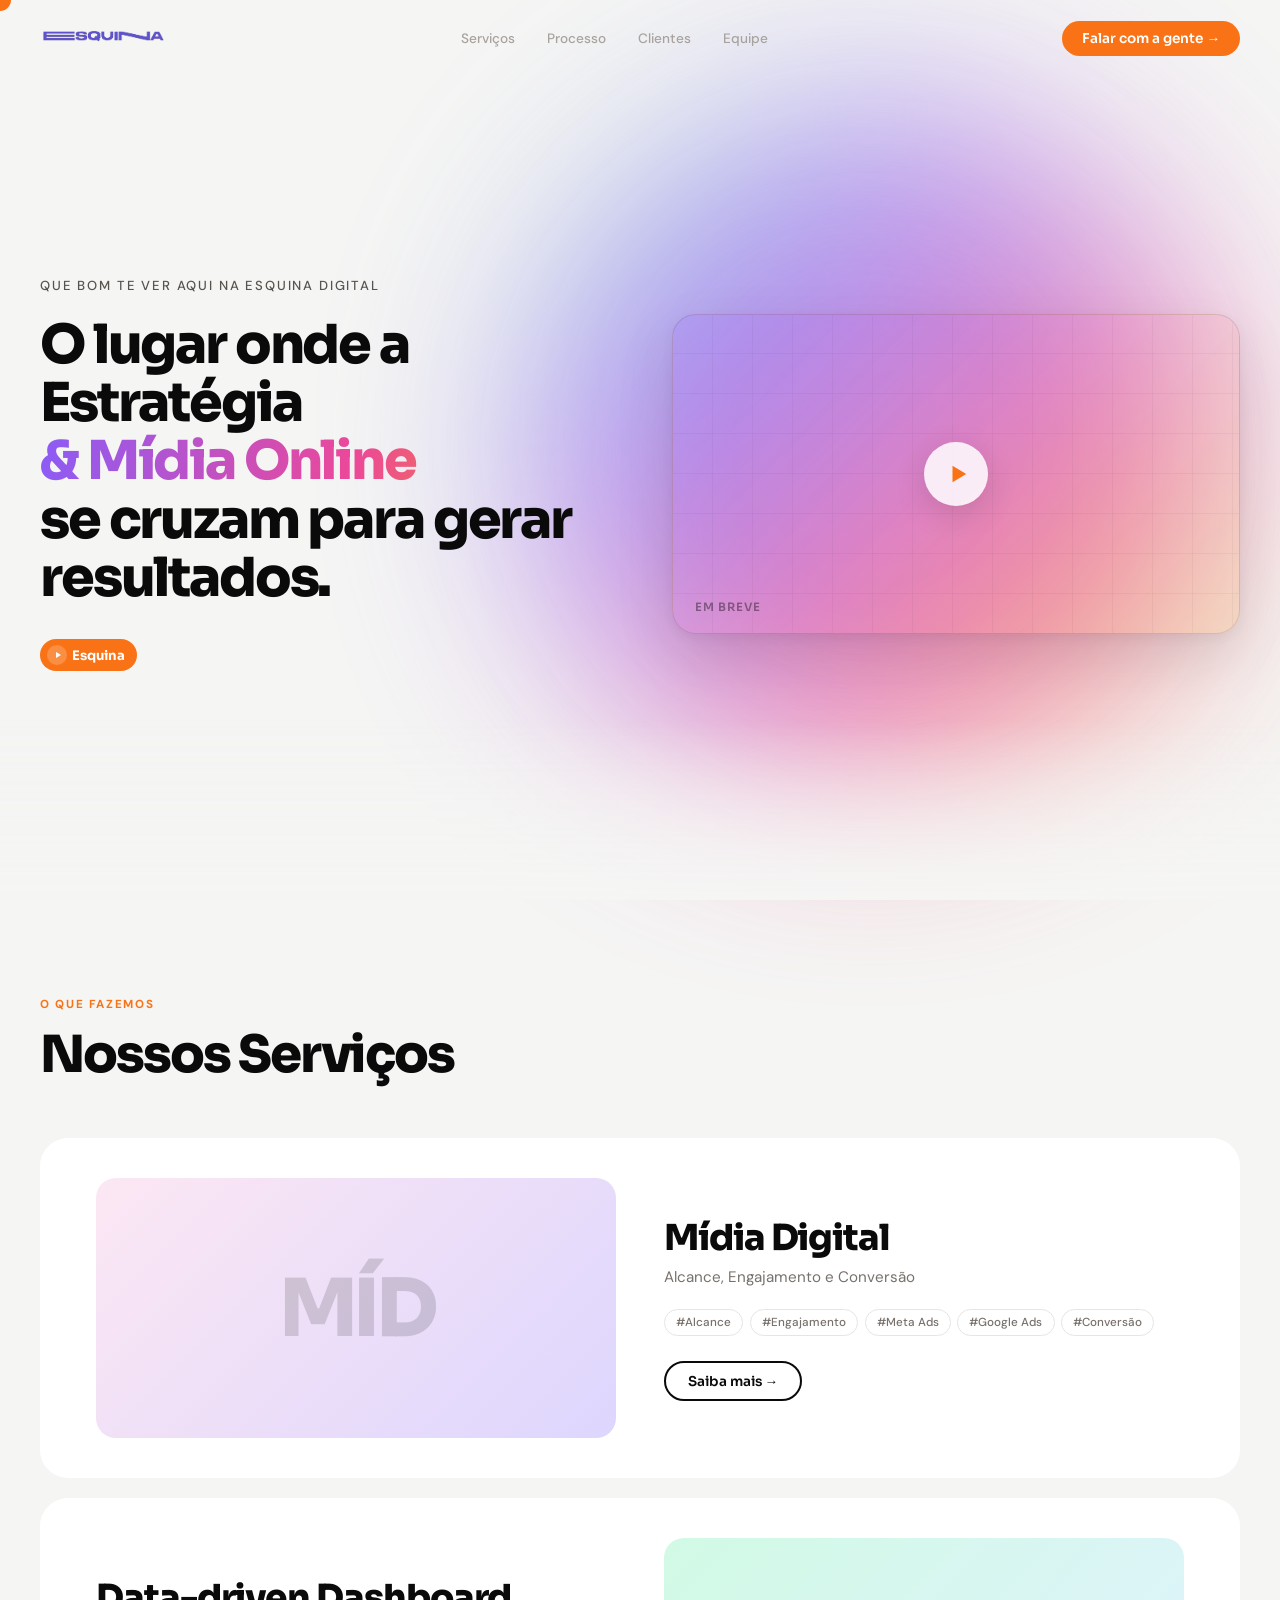
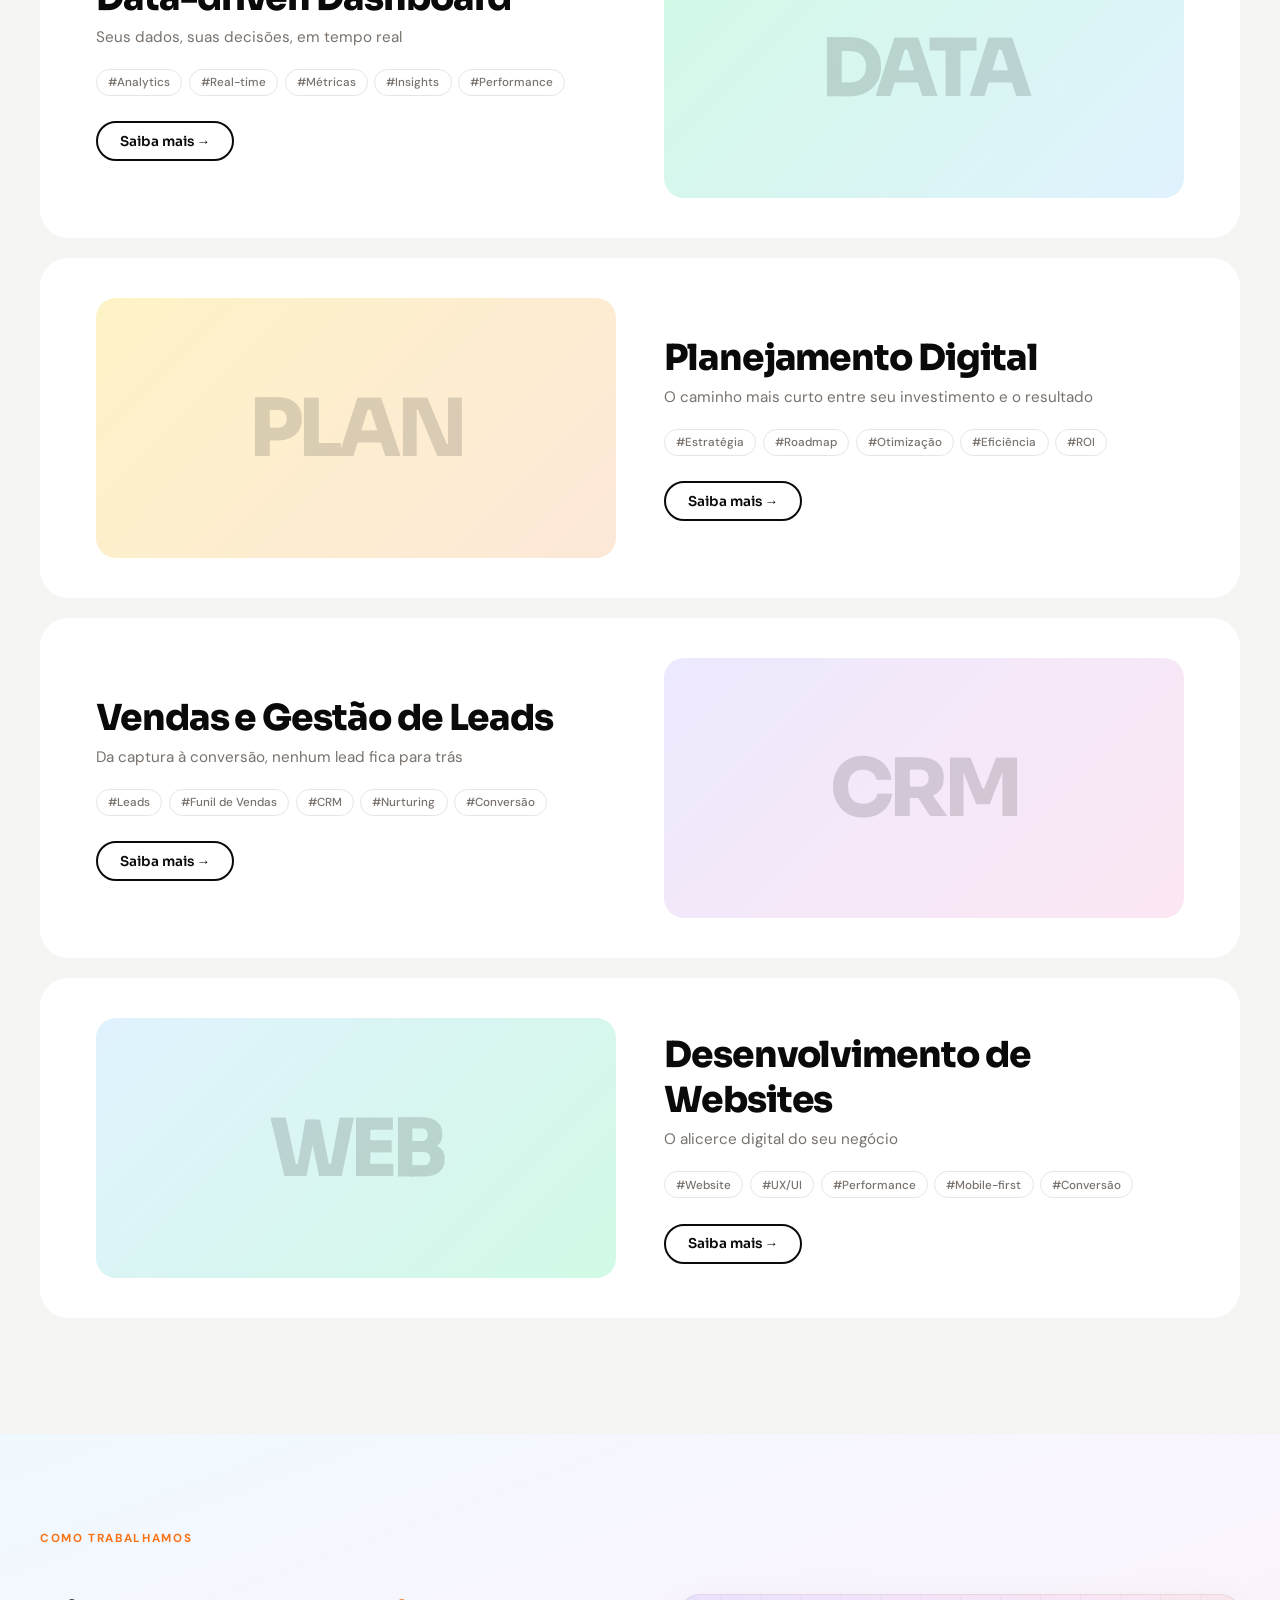
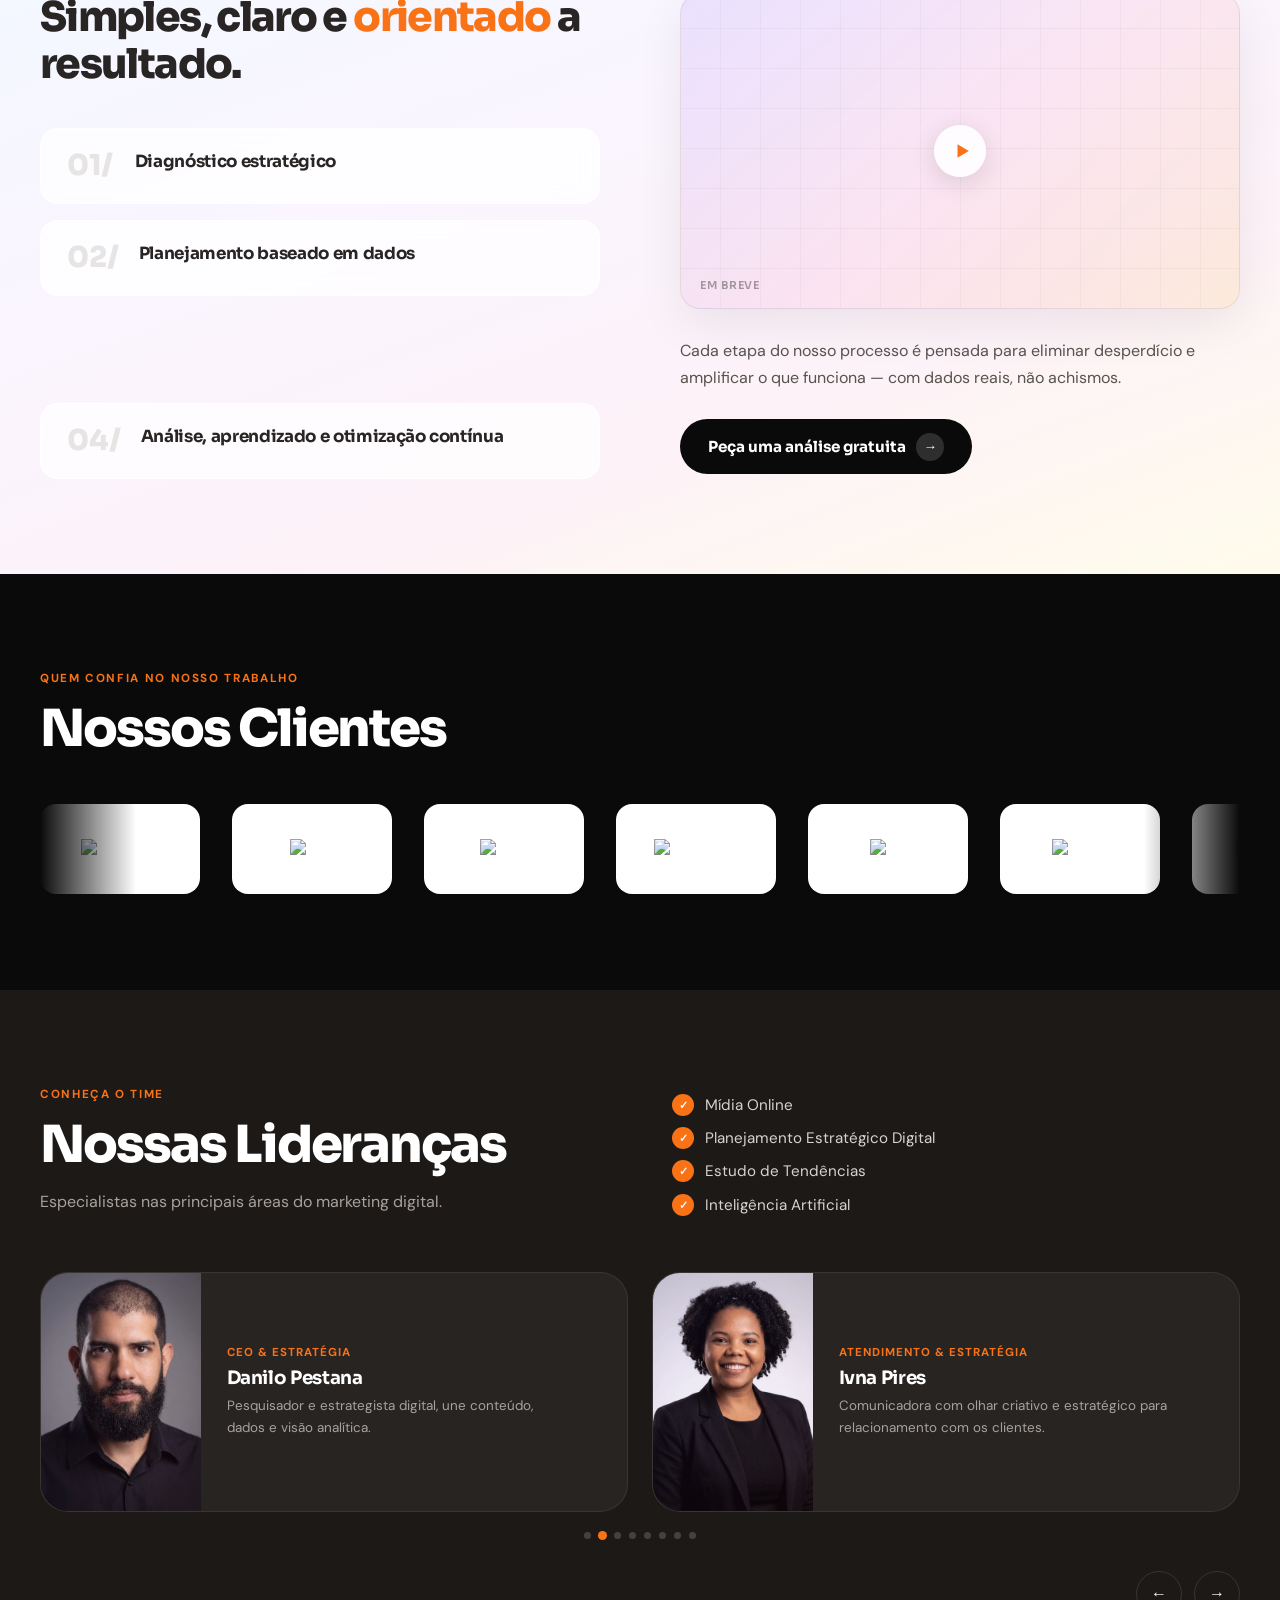
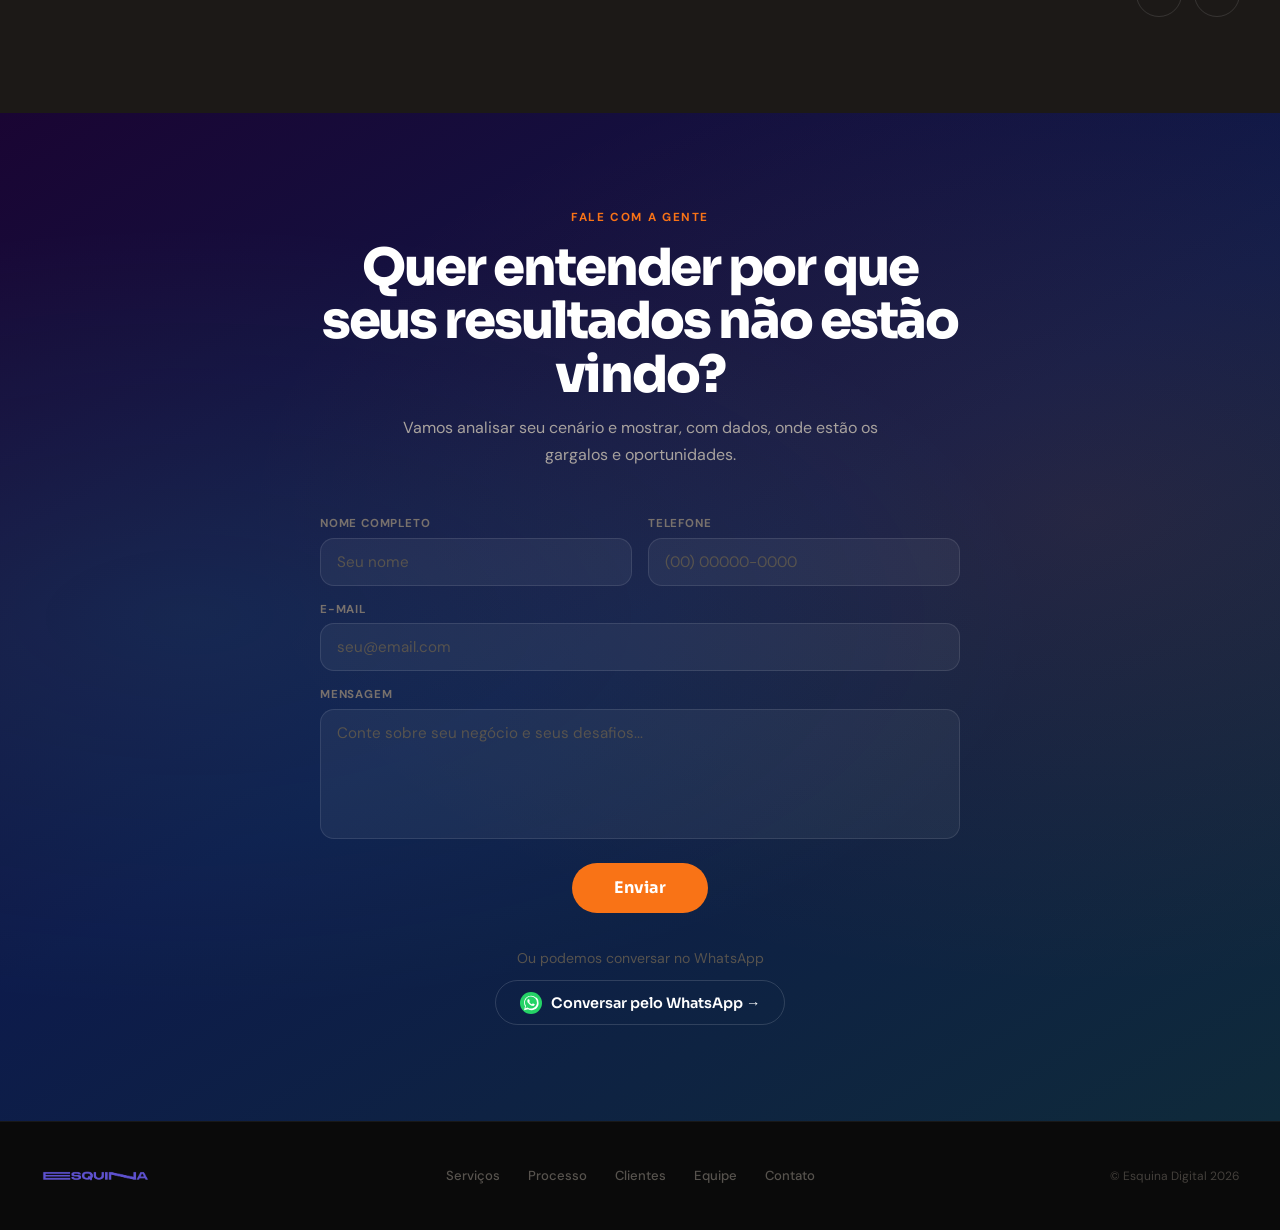
==== ANTIGRVAITY/index.html @ f650b51d "Add files via upload" ====
<!DOCTYPE html>
<html lang="pt-BR">
<head>
<meta charset="UTF-8">
<meta name="viewport" content="width=device-width, initial-scale=1.0">
<title>Esquina Digital — Estratégia & Mídia Online</title>
<link rel="preconnect" href="https://fonts.googleapis.com">
<link rel="preconnect" href="https://fonts.gstatic.com" crossorigin>
<link href="https://fonts.googleapis.com/css2?family=Sora:wght@300;400;600;700;800&family=DM+Sans:ital,opsz,wght@0,9..40,300;0,9..40,400;0,9..40,500;1,9..40,300&display=swap" rel="stylesheet">
<link rel="stylesheet" href="style.css">
</head>
<body>

<div class="cursor" id="cursor"></div>

<header id="header">
  <div class="logo"><a href="#"><img src="[data-uri]" alt="Esquina Digital" class="logo-img"></a></div>
  <nav>
    <a href="#services">Serviços</a>
    <a href="#process">Processo</a>
    <a href="#clients">Clientes</a>
    <a href="#team">Equipe</a>
  </nav>
  <a href="#contact" class="btn-hire">Falar com a gente →</a>
</header>

<!-- 1. HERO -->
<main>
    <section class="hero" id="home">
  <div class="gradient-blob"></div>
  <div class="hero-inner">

    <!-- Coluna esquerda: texto -->
    <div class="hero-text">
      <p class="hero-eyebrow">Que bom te ver aqui na Esquina Digital</p>
      <h1 class="hero-headline">
        <span class="hl-static">O lugar onde a Estratégia</span>
        <span class="hl-swap" id="swapLine">
          <span class="s-cur" id="sCur">&amp; Mídia Online</span>
          <span class="s-nxt" id="sNxt"></span>
        </span>
        <span class="hl-static">se cruzam para gerar resultados.</span>
      </h1>
      <a href="#" class="btn-play">
        <span class="play-icon"><svg viewBox="0 0 16 16"><polygon points="4,2 14,8 4,14"/></svg></span>
        Esquina
      </a>
    </div>

    <!-- Coluna direita: placeholder vídeo -->
    <div class="hero-video-box">
      <div class="hero-video-play" aria-label="Reproduzir vídeo da Hero">
        <svg viewBox="0 0 16 16"><polygon points="4,2 14,8 4,14"/></svg>
      </div>
      <span class="hero-video-label">Em breve</span>
    </div>

  </div>
</section>

<!-- 2. SERVIÇOS -->
<section class="section" id="services">
  <div class="services-header">
    <span class="section-label">O que fazemos</span>
    <h2 class="section-title">Nossos Serviços</h2>
  </div>
  <div class="service-card">
    <div class="service-content">
      <h3 class="service-title-card">Mídia Digital</h3>
      <p class="service-subtitle">Alcance, Engajamento e Conversão</p>
      <div class="service-tags"><span class="tag">#Alcance</span><span class="tag">#Engajamento</span><span class="tag">#Meta Ads</span><span class="tag">#Google Ads</span><span class="tag">#Conversão</span></div>
      <a href="#contact" class="btn-outline">Saiba mais →</a>
    </div>
    <div class="service-visual v1"><span class="service-visual-icon">MÍD</span></div>
  </div>
  <div class="service-card">
    <div class="service-content">
      <h3 class="service-title-card">Data-driven Dashboard</h3>
      <p class="service-subtitle">Seus dados, suas decisões, em tempo real</p>
      <div class="service-tags"><span class="tag">#Analytics</span><span class="tag">#Real-time</span><span class="tag">#Métricas</span><span class="tag">#Insights</span><span class="tag">#Performance</span></div>
      <a href="#contact" class="btn-outline">Saiba mais →</a>
    </div>
    <div class="service-visual v2"><span class="service-visual-icon">DATA</span></div>
  </div>
  <div class="service-card">
    <div class="service-content">
      <h3 class="service-title-card">Planejamento Digital</h3>
      <p class="service-subtitle">O caminho mais curto entre seu investimento e o resultado</p>
      <div class="service-tags"><span class="tag">#Estratégia</span><span class="tag">#Roadmap</span><span class="tag">#Otimização</span><span class="tag">#Eficiência</span><span class="tag">#ROI</span></div>
      <a href="#contact" class="btn-outline">Saiba mais →</a>
    </div>
    <div class="service-visual v3"><span class="service-visual-icon">PLAN</span></div>
  </div>
  <div class="service-card">
    <div class="service-content">
      <h3 class="service-title-card">Vendas e Gestão de Leads</h3>
      <p class="service-subtitle">Da captura à conversão, nenhum lead fica para trás</p>
      <div class="service-tags"><span class="tag">#Leads</span><span class="tag">#Funil de Vendas</span><span class="tag">#CRM</span><span class="tag">#Nurturing</span><span class="tag">#Conversão</span></div>
      <a href="#contact" class="btn-outline">Saiba mais →</a>
    </div>
    <div class="service-visual v4"><span class="service-visual-icon">CRM</span></div>
  </div>
  <div class="service-card">
    <div class="service-content">
      <h3 class="service-title-card">Desenvolvimento de Websites</h3>
      <p class="service-subtitle">O alicerce digital do seu negócio</p>
      <div class="service-tags"><span class="tag">#Website</span><span class="tag">#UX/UI</span><span class="tag">#Performance</span><span class="tag">#Mobile-first</span><span class="tag">#Conversão</span></div>
      <a href="#contact" class="btn-outline">Saiba mais →</a>
    </div>
    <div class="service-visual v5"><span class="service-visual-icon">WEB</span></div>
  </div>
</section>

<!-- 3. PROCESSO -->
<section class="section" id="process">
  <span class="section-label">Como trabalhamos</span>
  <div class="process-layout">
    <div>
      <h2 class="process-tagline">Simples, claro e <em>orientado</em> a resultado.</h2>
      <div class="process-steps">
        <div class="process-step"><span class="step-num">01/</span><div class="step-text"><h3>Diagnóstico estratégico</h3></div></div>
        <div class="process-step"><span class="step-num">02/</span><div class="step-text"><h3>Planejamento baseado em dados</h3></div></div>
        <div class="process-step"><span class="step-num">03/</span><div class="step-text"><h3>Execução focada em performance</h3></div></div>
        <div class="process-step"><span class="step-num">04/</span><div class="step-text"><h3>Análise, aprendizado e otimização contínua</h3></div></div>
      </div>
    </div>
    <div class="process-cta-side">
      <!-- Placeholder vídeo -->
      <div class="process-video-box">
        <div class="process-video-play" aria-label="Reproduzir vídeo de processo">
          <svg viewBox="0 0 16 16"><polygon points="4,2 14,8 4,14"/></svg>
        </div>
        <span class="process-video-label">Em breve</span>
      </div>
      <!-- Texto + CTA -->
      <p class="process-cta-text">Cada etapa do nosso processo é pensada para eliminar desperdício e amplificar o que funciona — com dados reais, não achismos.</p>
      <a href="#contact" class="btn-cta">Peça uma análise gratuita <span class="arrow-circle">→</span></a>
    </div>
  </div>
</section>

<!-- 4. CLIENTES -->
<section class="section" id="clients">
  <span class="section-label">Quem confia no nosso trabalho</span>
  <h2 class="section-title reveal">Nossos Clientes</h2>
  <div class="carousel-track-wrap">
    <div class="carousel-track">
      <div class="client-logo"><img src="https://esquina.online/wp-content/uploads/2026/01/prezunic.jpg" alt="Prezunic"></div>
      <div class="client-logo"><img src="https://esquina.online/wp-content/uploads/2026/01/spd.jpg" alt="SPD"></div>
      <div class="client-logo"><img src="https://esquina.online/wp-content/uploads/2026/01/villa.jpg" alt="Villa"></div>
      <div class="client-logo"><img src="https://esquina.online/wp-content/uploads/2026/01/vumbora.jpg" alt="Vumbora"></div>
      <div class="client-logo"><img src="https://esquina.online/wp-content/uploads/2026/01/99.jpg" alt="99"></div>
      <div class="client-logo"><img src="https://esquina.online/wp-content/uploads/2026/01/bahia.jpg" alt="Bahia"></div>
      <div class="client-logo"><img src="https://esquina.online/wp-content/uploads/2026/01/bambai.jpg" alt="Bambai"></div>
      <div class="client-logo"><img src="https://esquina.online/wp-content/uploads/2026/01/barbosa.jpg" alt="Barbosa"></div>
      <div class="client-logo"><img src="https://esquina.online/wp-content/uploads/2026/01/bequant.jpg" alt="Bequant"></div>
      <div class="client-logo"><img src="https://esquina.online/wp-content/uploads/2026/01/braskem.jpg" alt="Braskem"></div>
      <div class="client-logo"><img src="https://esquina.online/wp-content/uploads/2026/01/fied.jpg" alt="Fied"></div>
      <div class="client-logo"><img src="https://esquina.online/wp-content/uploads/2026/01/ifood.jpg" alt="iFood"></div>
      <div class="client-logo"><img src="https://esquina.online/wp-content/uploads/2026/01/olx.jpg" alt="OLX"></div>
      <!-- duplicate set for seamless loop -->
      <div class="client-logo"><img src="https://esquina.online/wp-content/uploads/2026/01/prezunic.jpg" alt="Prezunic"></div>
      <div class="client-logo"><img src="https://esquina.online/wp-content/uploads/2026/01/spd.jpg" alt="SPD"></div>
      <div class="client-logo"><img src="https://esquina.online/wp-content/uploads/2026/01/villa.jpg" alt="Villa"></div>
      <div class="client-logo"><img src="https://esquina.online/wp-content/uploads/2026/01/vumbora.jpg" alt="Vumbora"></div>
      <div class="client-logo"><img src="https://esquina.online/wp-content/uploads/2026/01/99.jpg" alt="99"></div>
      <div class="client-logo"><img src="https://esquina.online/wp-content/uploads/2026/01/bahia.jpg" alt="Bahia"></div>
      <div class="client-logo"><img src="https://esquina.online/wp-content/uploads/2026/01/bambai.jpg" alt="Bambai"></div>
      <div class="client-logo"><img src="https://esquina.online/wp-content/uploads/2026/01/barbosa.jpg" alt="Barbosa"></div>
      <div class="client-logo"><img src="https://esquina.online/wp-content/uploads/2026/01/bequant.jpg" alt="Bequant"></div>
      <div class="client-logo"><img src="https://esquina.online/wp-content/uploads/2026/01/braskem.jpg" alt="Braskem"></div>
      <div class="client-logo"><img src="https://esquina.online/wp-content/uploads/2026/01/fied.jpg" alt="Fied"></div>
      <div class="client-logo"><img src="https://esquina.online/wp-content/uploads/2026/01/ifood.jpg" alt="iFood"></div>
      <div class="client-logo"><img src="https://esquina.online/wp-content/uploads/2026/01/olx.jpg" alt="OLX"></div>
    </div>
  </div>
</section>

<!-- 5. LIDERANÇAS -->
<section class="section" id="team">
  <div class="team-header">
    <div>
      <span class="section-label">Conheça o time</span>
      <h2 class="section-title">Nossas Lideranças</h2>
      <p class="section-sub">Especialistas nas principais áreas do marketing digital.</p>
    </div>
    <ul class="team-checklist">
      <li><span class="check-icon">✓</span>Mídia Online</li>
      <li><span class="check-icon">✓</span>Planejamento Estratégico Digital</li>
      <li><span class="check-icon">✓</span>Estudo de Tendências</li>
      <li><span class="check-icon">✓</span>Inteligência Artificial</li>
    </ul>
  </div>
  <div class="leader-carousel-wrap">
    <div class="leader-track" id="leaderTrack">
      <div class="leader-card">
        <div class="leader-photo"><img src="assets/danilo.webp" alt="Danilo Pestana" loading="lazy"></div>
        <div class="leader-info">
          <span class="leader-role">CEO &amp; Estratégia</span>
          <h3 class="leader-name">Danilo Pestana</h3>
          <p class="leader-bio">Pesquisador e estrategista digital, une conteúdo,<br>dados e visão analítica.</p>
        </div>
      </div>
      <div class="leader-card">
        <div class="leader-photo"><img src="assets/ivna.webp" alt="Ivna Pires" loading="lazy"></div>
        <div class="leader-info">
          <span class="leader-role">Atendimento &amp; Estratégia</span>
          <h3 class="leader-name">Ivna Pires</h3>
          <p class="leader-bio">Comunicadora com olhar criativo e estratégico para relacionamento com os clientes.</p>
        </div>
      </div>
      <div class="leader-card">
        <div class="leader-photo"><img src="assets/bruno.webp" alt="Bruno Dantas" loading="lazy"></div>
        <div class="leader-info">
          <span class="leader-role">Análise &amp; Estratégia</span>
          <h3 class="leader-name">Bruno Dantas</h3>
          <p class="leader-bio">Publicitário com hiperfoco em gestão de tráfego, viciado em resultados.</p>
        </div>
      </div>
      <div class="leader-card">
        <div class="leader-photo"><img src="assets/dennis.webp" alt="Dennis Santos" loading="lazy"></div>
        <div class="leader-info">
          <span class="leader-role">Estatística &amp; Estratégia</span>
          <h3 class="leader-name">Dennis Santos</h3>
          <p class="leader-bio">Estatístico por formação, apaixonado por dados e marketing com propósito.</p>
        </div>
      </div>
      <div class="leader-card">
        <div class="leader-photo"><img src="assets/lucas.webp" alt="Lucas Moitinho" loading="lazy"></div>
        <div class="leader-info">
          <span class="leader-role">Análise &amp; Estratégia</span>
          <h3 class="leader-name">Lucas Moitinho</h3>
          <p class="leader-bio">Estrategista digital, analista de dados e dom de diretor de arte.</p>
        </div>
      </div>
      <div class="leader-card">
        <div class="leader-photo"><img src="assets/kevin.webp" alt="Kevin Lino" loading="lazy"></div>
        <div class="leader-info">
          <span class="leader-role">Produção Criativa &amp; IA</span>
          <h3 class="leader-name">Kevin Lino</h3>
          <p class="leader-bio">Especialista em criação de arte e produção com inteligência artificial, transformando ideias em conteúdo visual.</p>
        </div>
      </div>
      <div class="leader-card">
        <div class="leader-photo"><img src="assets/julia.webp" alt="Julia Spadari" loading="lazy"></div>
        <div class="leader-info">
          <span class="leader-role">Gestão de Projetos &amp; Estratégia</span>
          <h3 class="leader-name">Julia Spadari</h3>
          <p class="leader-bio">Gerenciadora de projetos e estrategista focada em organização, planejamento e otimização de resultados.</p>
        </div>
      </div>
      <div class="leader-card">
        <div class="leader-photo"><img src="assets/leader-photo.png" alt="Cláudio Sparks" loading="lazy"></div>
        <div class="leader-info">
          <span class="leader-role">Agente IA</span>
          <h3 class="leader-name">Cláudio Sparks</h3>
          <p class="leader-bio">Analista incansável, especializado em dados, automação e otimização de estratégias.</p>
        </div>
      </div>
    </div>
  </div>
  <div class="carousel-dots" id="leaderDots"></div>
  <div class="carousel-controls">
    <button class="ctrl-btn" id="leaderPrev">←</button>
    <button class="ctrl-btn" id="leaderNext">→</button>
  </div>
</section>

<!-- 6. CONTATO -->
<section class="section" id="contact">
  <div class="contact-inner">
    <span class="section-label">Fale com a gente</span>
    <h2 class="section-title">Quer entender por que seus resultados não estão vindo?</h2>
    <p class="section-sub">Vamos analisar seu cenário e mostrar, com dados, onde estão os gargalos e oportunidades.</p>
    <form class="contact-form" onsubmit="return false">
      <div class="form-row">
        <div class="form-group"><label for="nome">Nome completo</label><input type="text" id="nome" placeholder="Seu nome"></div>
        <div class="form-group"><label for="tel">Telefone</label><input type="tel" id="tel" placeholder="(00) 00000-0000"></div>
      </div>
      <div class="form-group"><label for="email">E-mail</label><input type="email" id="email" placeholder="seu@email.com"></div>
      <div class="form-group"><label for="msg">Mensagem</label><textarea id="msg" placeholder="Conte sobre seu negócio e seus desafios..."></textarea></div>
      <button type="submit" class="btn-submit">Enviar</button>
    </form>
    <div class="wa-divider">
      <p>Ou podemos conversar no WhatsApp</p>
      <a href="https://api.whatsapp.com/send/?phone=5571997213410&text&type=phone_number&app_absent=0" class="btn-whatsapp" target="_blank" rel="noopener">
        <svg class="wa-icon" viewBox="0 0 32 32" fill="none" xmlns="http://www.w3.org/2000/svg">
          <circle cx="16" cy="16" r="16" fill="#25D366"/>
          <path d="M23.472 8.516A10.46 10.46 0 0 0 16.02 5.5C10.476 5.5 5.963 10.01 5.96 15.557c-.001 1.86.487 3.674 1.413 5.272L5.875 26.5l5.808-1.523a10.52 10.52 0 0 0 5.33 1.437h.005c5.543 0 10.057-4.511 10.059-10.059a10.002 10.002 0 0 0-2.605-7.839zm-7.452 15.47h-.004a8.733 8.733 0 0 1-4.454-1.22l-.32-.19-3.447.904.921-3.362-.208-.344a8.713 8.713 0 0 1-1.337-4.665c.002-4.813 3.921-8.729 8.737-8.729a8.674 8.674 0 0 1 6.18 2.562 8.663 8.663 0 0 1 2.555 6.175c-.002 4.814-3.92 8.869-8.623 8.869zm4.791-6.542c-.263-.131-1.555-.767-1.796-.854-.241-.088-.416-.131-.591.131-.175.263-.678.854-.831 1.03-.153.175-.306.197-.569.066-.263-.132-1.11-.409-2.114-1.304-.781-.696-1.309-1.556-1.462-1.819-.153-.263-.016-.405.115-.536.118-.117.263-.306.394-.459.131-.153.175-.263.263-.438.087-.175.044-.328-.022-.459-.066-.131-.591-1.425-.81-1.95-.213-.512-.43-.443-.591-.451l-.504-.009c-.175 0-.459.066-.7.328-.24.263-.919.898-.919 2.19 0 1.293.941 2.541 1.072 2.716.131.175 1.85 2.825 4.483 3.962.627.271 1.116.433 1.497.554.629.2 1.202.172 1.655.104.505-.075 1.555-.636 1.775-1.25.219-.613.219-1.138.153-1.248-.065-.11-.24-.175-.503-.306z" fill="white"/>
        </svg>
        Conversar pelo WhatsApp →
      </a>
    </div>
  </div>
</section>

<!-- 7. FOOTER -->
</main>
    <footer>
  <img src="[data-uri]" alt="Esquina Digital" class="footer-logo-img">
  <nav class="footer-links">
    <a href="#services">Serviços</a>
    <a href="#process">Processo</a>
    <a href="#clients">Clientes</a>
    <a href="#team">Equipe</a>
    <a href="#contact">Contato</a>
  </nav>
  <p class="footer-copy">© Esquina Digital 2026</p>
</footer>

<script src="main.js" defer></script>
</body>
</html>
---- ANTIGRVAITY/style.css ----
*, *::before, *::after { box-sizing: border-box; margin: 0; padding: 0; }
:root {
  --black:#0a0a0a; --white:#fff; --orange:#F97316; --od:#ea6c0a;
  --g100:#f5f5f4; --g200:#e7e5e4; --g300:#d6d3d1; --g400:#a8a29e;
  --g500:#78716c; --g600:#57534e; --g700:#44403c; --g800:#292524; --g900:#1c1917;
  --violet:#8B5CF6; --pink:#EC4899; --teal:#4ECDC4; --amber:#F59E0B;
  --fd:'Sora',sans-serif; --fb:'DM Sans',sans-serif;
  --rc:28px; --rb:100px;
}
html { scroll-behavior: smooth; }
body { font-family: var(--fb); background: var(--black); color: var(--white); overflow-x: hidden; cursor: none; }

/* CURSOR */
.cursor {
  position: fixed; width: 22px; height: 22px; background: var(--orange);
  border-radius: 50%; pointer-events: none; z-index: 99999;
  transform: translate(-50%,-50%); transition: width .2s, height .2s, background .2s;
}
.cursor.hover { width: 52px; height: 52px; background: rgba(249,115,22,.3); border: 2px solid var(--orange); }

/* HEADER */
header {
  position: fixed; top: 0; left: 0; right: 0; z-index: 1000;
  display: flex; align-items: center; justify-content: space-between;
  padding: 1.25rem 2.5rem; transition: background .35s, backdrop-filter .35s;
}
header.scrolled { background: rgba(10,10,10,.88); backdrop-filter: blur(18px); box-shadow: 0 1px 0 rgba(255,255,255,.06); }
.logo a { text-decoration: none; display: inline-flex; align-items: center; }
.logo-img { height: 32px; width: auto; display: block; }
.footer-logo-img { height: 28px; width: auto; display: block; }
nav { display: flex; align-items: center; gap: 2rem; }
nav a { font-size: .85rem; font-weight: 500; color: var(--g400); text-decoration: none; cursor: none; transition: color .2s; }
nav a:hover { color: var(--white); }
.btn-hire { font-family: var(--fd); font-size: .85rem; font-weight: 600; background: var(--orange); color: var(--white); border: none; border-radius: var(--rb); padding: .55rem 1.25rem; text-decoration: none; cursor: none; display: inline-flex; align-items: center; gap: .35rem; transition: background .2s, gap .2s; }
.btn-hire:hover { background: var(--od); gap: .55rem; }

/* HERO */
.hero {
  min-height: 100vh; background: var(--g100); color: var(--black);
  display: flex; flex-direction: column; justify-content: center;
  padding: 9rem 2.5rem 6rem;
  position: relative;
}

.hero::after {
  content: '';
  position: absolute; left: 0; right: 0; bottom: 0; height: 180px;
  background: linear-gradient(to bottom, transparent, var(--g100));
  pointer-events: none; z-index: 1;
}

.gradient-blob {
  position: absolute;
  right: 5%;
  top: 50%;
  transform: translateY(-50%);
  width: 54vw;
  height: 54vw;
  background: linear-gradient(135deg,#4ECDC4,#8B5CF6,#EC4899,#F59E0B);
  filter: blur(100px);
  opacity: .65;
  border-radius: 50%;
  animation: blobMorph 10s ease-in-out infinite;
  pointer-events: none;
  contain: strict;
  will-change: transform, border-radius;
}
@keyframes blobMorph {
  0%,100% { border-radius: 50%; }
  25%     { border-radius: 60% 40% 55% 45% / 45% 55% 40% 60%; }
  50%     { border-radius: 40% 60% 45% 55% / 55% 45% 60% 40%; }
  75%     { border-radius: 55% 45% 60% 40% / 40% 60% 45% 55%; }
}

.hero-inner {
  position: relative; z-index: 2;
  width: 100%;
  display: grid;
  grid-template-columns: 1fr 1fr;
  gap: 4rem;
  align-items: center;
}
.hero-text { display: flex; flex-direction: column; }
.hero-eyebrow { font-size: .82rem; font-weight: 500; letter-spacing: .14em; text-transform: uppercase; color: var(--g600); margin-bottom: 1.4rem; opacity: 0; animation: fadeUp .95s .1s cubic-bezier(.16,1,.3,1) forwards; }
.hero-headline { font-family: var(--fd); font-weight: 800; font-size: clamp(2.4rem,4.2vw,4.2rem); line-height: 1.08; letter-spacing: -.04em; margin-bottom: 2rem; opacity: 0; animation: fadeUp 1.15s .25s cubic-bezier(.16,1,.3,1) forwards; }

.hero-video-box {
  position: relative; z-index: 2;
  width: 100%;
  aspect-ratio: 16 / 9;
  border-radius: 24px;
  background: linear-gradient(135deg, rgba(139,92,246,.18) 0%, rgba(236,72,153,.12) 50%, rgba(245,158,11,.14) 100%);
  border: 1.5px solid rgba(0,0,0,.1);
  overflow: hidden;
  display: flex; align-items: center; justify-content: center;
  backdrop-filter: blur(6px);
  opacity: 0;
  animation: fadeUp 1.3s .4s cubic-bezier(.16,1,.3,1) forwards;
  box-shadow: 0 24px 60px rgba(0,0,0,.1), 0 4px 16px rgba(0,0,0,.06);
}
.hero-video-box::before {
  content: '';
  position: absolute; inset: 0;
  background:
    repeating-linear-gradient(0deg, transparent, transparent 39px, rgba(0,0,0,.04) 39px, rgba(0,0,0,.04) 40px),
    repeating-linear-gradient(90deg, transparent, transparent 39px, rgba(0,0,0,.04) 39px, rgba(0,0,0,.04) 40px);
}
.hero-video-play {
  position: relative; z-index: 1;
  width: 64px; height: 64px;
  background: rgba(255,255,255,.85);
  border-radius: 50%;
  display: flex; align-items: center; justify-content: center;
  box-shadow: 0 8px 32px rgba(0,0,0,.14);
  transition: transform .2s, background .2s;
  cursor: none;
  border: none;
}
.hero-video-box:hover .hero-video-play { transform: scale(1.1); background: #fff; }
.hero-video-play svg { width: 22px; height: 22px; fill: var(--orange); margin-left: 4px; }
.hero-video-label {
  position: absolute; bottom: 1.2rem; left: 1.4rem;
  font-size: .72rem; font-weight: 600; letter-spacing: .08em; text-transform: uppercase;
  color: rgba(0,0,0,.4);
  font-family: var(--fd);
}

.hl-static { display: block; color: var(--black); }
.hl-swap { display: block; height: 1.1em; overflow: hidden; position: relative; }
.hl-swap .s-cur,
.hl-swap .s-nxt {
  display: block; line-height: 1.1; white-space: nowrap;
  background: linear-gradient(100deg, var(--violet) 0%, var(--pink) 55%, var(--amber) 100%);
  -webkit-background-clip: text; -webkit-text-fill-color: transparent; background-clip: text;
  will-change: transform, opacity;
  transition: none; /* Reset instantâneo sem bug de marcha ré */
}
.hl-swap .s-nxt { position: absolute; top: 0; left: 0; transform: translateY(110%); opacity: 0; }
.hl-swap.go .s-cur { 
  transform: translateY(-110%); opacity: 0; 
  transition: transform .95s cubic-bezier(.16,1,.3,1), opacity .85s cubic-bezier(.16,1,.3,1);
}
.hl-swap.go .s-nxt { 
  transform: translateY(0);    opacity: 1; 
  transition: transform .95s cubic-bezier(.16,1,.3,1), opacity .85s cubic-bezier(.16,1,.3,1);
}

.btn-play { display: inline-flex; align-items: center; gap: .35rem; font-family: var(--fd); font-size: .82rem; font-weight: 700; background: var(--orange); color: var(--white); border: none; border-radius: var(--rb); padding: .38rem .7rem .38rem .42rem; cursor: none; text-decoration: none; align-self: flex-start; opacity: 0; animation: fadeUp 1.1s .5s cubic-bezier(.16,1,.3,1) forwards; transition: background .3s, transform .3s; }
.btn-play:focus-visible { outline: 2px solid var(--white); outline-offset: 2px; }
.btn-play:hover { background: var(--od); transform: scale(1.03); }
.play-icon { width: 20px; height: 20px; background: rgba(255,255,255,.2); border-radius: 50%; display: flex; align-items: center; justify-content: center; flex-shrink: 0; }
.play-icon svg { width: 8px; height: 8px; fill: white; margin-left: 2px; }
@keyframes fadeUp { from { opacity:0; transform:translateY(20px); } to { opacity:1; transform:translateY(0); } }

/* SHARED */
.section { padding: 6rem 2.5rem; }
.section-label { font-size: .73rem; font-weight: 700; letter-spacing: .14em; text-transform: uppercase; color: var(--orange); margin-bottom: 1rem; display: block; }
.section-title { font-family: var(--fd); font-weight: 800; font-size: clamp(2rem,4vw,3.2rem); letter-spacing: -.04em; line-height: 1.05; margin-bottom: 1rem; }
.section-sub { font-size: 1rem; line-height: 1.7; color: var(--g400); max-width: 500px; }

/* SERVICES */
#services { background: var(--g100); color: var(--black); }
#services .section-title { color: var(--black); }
.services-header { margin-bottom: 3.5rem; }
.service-card { background: var(--white); border-radius: var(--rc); padding: 2.5rem 3.5rem; display: grid; grid-template-columns: 1fr 1fr; gap: 3rem; align-items: center; margin-bottom: 1.25rem; opacity: 0; transform: translateY(80px); transition: opacity 1.3s cubic-bezier(.16,1,.3,1), transform 1.3s cubic-bezier(.16,1,.3,1); will-change: opacity, transform; }
.service-card.revealed { opacity: 1; transform: none; }
.service-card:nth-child(even) .service-content { order: 2; }
.service-card:nth-child(even) .service-visual { order: 1; }
.service-title-card { font-family: var(--fd); font-weight: 800; font-size: clamp(1.5rem,2.8vw,2.3rem); letter-spacing: -.03em; color: var(--black); margin-bottom: .4rem; }
.service-subtitle { font-size: .95rem; color: var(--g500); margin-bottom: 1.25rem; line-height: 1.5; }
.service-tags { display: flex; flex-wrap: wrap; gap: .4rem; margin-bottom: 1.6rem; }
.tag { font-size: .73rem; font-weight: 500; border: 1.5px solid var(--g200); color: var(--g500); padding: .28rem .7rem; border-radius: var(--rb); transition: border-color .2s, color .2s; cursor: none; }
.tag:hover { border-color: var(--orange); color: var(--orange); }
.btn-outline { display: inline-flex; align-items: center; gap: .5rem; font-family: var(--fd); font-size: .85rem; font-weight: 600; border: 2px solid var(--black); color: var(--black); padding: .6rem 1.35rem; border-radius: var(--rb); text-decoration: none; cursor: none; transition: gap .2s, background .2s, color .2s; }
.btn-outline:focus-visible { outline: 2px solid var(--orange); outline-offset: 2px; }
.btn-outline:hover { background: var(--black); color: var(--white); gap: .7rem; }
.service-visual { border-radius: 20px; height: 260px; display: flex; align-items: center; justify-content: center; overflow: hidden; }
.service-visual.v1 { background: linear-gradient(135deg,#fce7f3,#ddd6fe); }
.service-visual.v2 { background: linear-gradient(135deg,#d1fae5,#e0f2fe); }
.service-visual.v3 { background: linear-gradient(135deg,#fef3c7,#fde8d8); }
.service-visual.v4 { background: linear-gradient(135deg,#ede9fe,#fce7f3); }
.service-visual.v5 { background: linear-gradient(135deg,#e0f2fe,#d1fae5); }
.service-visual-icon { font-size: 5rem; opacity: .14; font-family: var(--fd); font-weight: 900; letter-spacing: -.06em; user-select: none; }

/* PROCESS */
#process { background: linear-gradient(160deg,#f0f9ff 0%,#faf5ff 40%,#fdf2f8 70%,#fffbeb 100%); color: var(--black); }
#process .section-title { color: var(--black); }
.process-layout { display: grid; grid-template-columns: 1fr 1fr; gap: 5rem; align-items: start; margin-top: 3rem; }
.process-tagline { font-family: var(--fd); font-size: clamp(1.8rem,3.2vw,2.8rem); font-weight: 800; letter-spacing: -.04em; line-height: 1.15; color: var(--g800); margin-bottom: 2.5rem; }
.process-tagline em { font-style: normal; color: var(--orange); }
.process-steps { display: flex; flex-direction: column; gap: 1rem; }
.process-step { display: flex; align-items: flex-start; gap: 1.25rem; padding: 1.4rem 1.6rem; background: rgba(255,255,255,.75); border-radius: 18px; border: 1px solid rgba(255,255,255,.9); backdrop-filter: blur(8px); opacity: 0; transform: translateX(-35px); transition: opacity 1.1s, transform 1.1s cubic-bezier(.16,1,.3,1); will-change: opacity, transform; }
.process-step.revealed { opacity: 1; transform: none; }
.step-num { font-family: var(--fd); font-size: 1.8rem; font-weight: 800; color: var(--g200); line-height: 1; min-width: 48px; }
.step-text h3 { font-family: var(--fd); font-size: 1.05rem; font-weight: 700; color: var(--g800); letter-spacing: -.02em; }

.process-cta-side { display: flex; flex-direction: column; gap: 1.75rem; }
.process-video-box {
  width: 100%; aspect-ratio: 16 / 9; border-radius: 20px;
  background: linear-gradient(135deg, rgba(139,92,246,.13) 0%, rgba(236,72,153,.09) 50%, rgba(245,158,11,.11) 100%);
  border: 1.5px solid rgba(0,0,0,.07); overflow: hidden; display: flex; align-items: center; justify-content: center;
  position: relative; flex-shrink: 0; box-shadow: 0 16px 48px rgba(0,0,0,.07); cursor: none;
}
.process-video-box::before {
  content: ''; position: absolute; inset: 0;
  background:
    repeating-linear-gradient(0deg, transparent, transparent 39px, rgba(0,0,0,.03) 39px, rgba(0,0,0,.03) 40px),
    repeating-linear-gradient(90deg, transparent, transparent 39px, rgba(0,0,0,.03) 39px, rgba(0,0,0,.03) 40px);
}
.process-video-play {
  position: relative; z-index: 1; width: 52px; height: 52px; background: rgba(255,255,255,.9);
  border-radius: 50%; display: flex; align-items: center; justify-content: center;
  box-shadow: 0 6px 24px rgba(0,0,0,.12); transition: transform .2s, background .2s; border: none; cursor: none;
}
.process-video-box:hover .process-video-play { transform: scale(1.1); background: #fff; }
.process-video-play svg { width: 18px; height: 18px; fill: var(--orange); margin-left: 3px; }
.process-video-label { position: absolute; bottom: 1rem; left: 1.2rem; font-size: .68rem; font-weight: 600; letter-spacing: .08em; text-transform: uppercase; color: rgba(0,0,0,.35); font-family: var(--fd); }
.process-cta-text { font-size: 1rem; line-height: 1.7; color: var(--g600); }
.btn-cta { display: inline-flex; align-items: center; gap: .65rem; font-family: var(--fd); font-size: .95rem; font-weight: 700; background: var(--black); color: var(--white); border: none; border-radius: var(--rb); padding: .85rem 1.75rem; text-decoration: none; cursor: none; align-self: flex-start; transition: background .2s, gap .2s, transform .2s; }
.btn-cta:focus-visible { outline: 2px solid var(--orange); outline-offset: 2px; }
.btn-cta:hover { background: var(--g800); gap: .9rem; transform: translateY(-1px); }
.arrow-circle { width: 28px; height: 28px; background: rgba(255,255,255,.15); border-radius: 50%; display: flex; align-items: center; justify-content: center; font-size: .85rem; }

/* CLIENTS */
#clients { background: var(--black); }
.carousel-track-wrap { overflow: hidden; margin-top: 3rem; -webkit-mask: linear-gradient(90deg,transparent,black 8%,black 92%,transparent); mask: linear-gradient(90deg,transparent,black 8%,black 92%,transparent); }
.carousel-track { display: flex; gap: 2rem; width: max-content; animation: scrollLeft 55s linear infinite; will-change: transform; }
@media (prefers-reduced-motion: reduce) {
  .carousel-track { animation-play-state: paused; }
}
.carousel-track:hover { animation-play-state: paused; }
@keyframes scrollLeft { from { transform: translateX(0); } to { transform: translateX(-50%); } }
.client-logo {
  display: flex; align-items: center; justify-content: center; padding: .9rem 1.4rem;
  border: 1px solid rgba(255,255,255,.1); border-radius: 16px; background: #ffffff;
  min-width: 160px; height: 90px; flex-shrink: 0; transition: border-color .3s, box-shadow .3s; cursor: none;
}
.client-logo:hover { border-color: rgba(249,115,22,.5); box-shadow: 0 0 0 3px rgba(249,115,22,.12); }
.client-logo img { max-width: 120px; max-height: 50px; width: auto; height: auto; object-fit: contain; filter: none; opacity: 1; transition: opacity .3s; }
.client-logo:hover img { opacity: .85; }

/* TEAM */
#team { background: var(--g900); }
.team-header { display: grid; grid-template-columns: 1fr 1fr; gap: 4rem; align-items: start; margin-bottom: 3.5rem; }
.team-checklist { list-style: none; display: flex; flex-direction: column; gap: .7rem; padding-top: .5rem; }
.team-checklist li { display: flex; align-items: center; gap: .7rem; font-size: .95rem; color: var(--g300); }
.check-icon { width: 22px; height: 22px; background: var(--orange); border-radius: 50%; display: flex; align-items: center; justify-content: center; flex-shrink: 0; font-size: .68rem; color: white; font-weight: 800; }

/* Carrossel de lideranças adaptado para Nativo CSS Scroll Snap */
.leader-carousel-wrap {
  width: 100%;
  overflow-x: auto;
  scroll-behavior: smooth;
  scroll-snap-type: x mandatory;
  -webkit-overflow-scrolling: touch;
  scrollbar-width: none;
}
.leader-carousel-wrap::-webkit-scrollbar {
  display: none;
}
.leader-track {
  display: flex;
  gap: 1.5rem;
}
.leader-card {
  display: flex; flex-direction: row; align-items: stretch;
  background: rgba(255,255,255,.05); border: 1px solid rgba(255,255,255,.08); border-radius: var(--rc); overflow: hidden;
  flex: 0 0 100%; /* Mobile: 1 por vez */
  min-width: 0;
  height: 240px; transition: border-color .3s;
  scroll-snap-align: start;
}
@media (min-width: 900px) {
  .leader-card {
    /* Desktop: exatos 2 bloqueios descontando o gap no view */
    flex: 0 0 calc((100% - 1.5rem) / 2); 
  }
}

.leader-card:hover { border-color: rgba(249,115,22,.3); }
.leader-photo { width: 160px; min-width: 160px; flex-shrink: 0; background: var(--g800); position: relative; overflow: hidden; }
.leader-photo img { width: 100%; height: 100%; object-fit: cover; object-position: center top; display: block; }
.leader-photo::after { content: ''; position: absolute; inset: 0; background: linear-gradient(135deg,rgba(139,92,246,.08),rgba(236,72,153,.05)); pointer-events: none; }
.leader-info { padding: 1.5rem 1.6rem; display: flex; flex-direction: column; justify-content: center; gap: .4rem; flex: 1; min-width: 0; overflow: hidden; }
.leader-role { font-size: .72rem; font-weight: 700; letter-spacing: .09em; text-transform: uppercase; color: var(--orange); }
.leader-name { font-family: var(--fd); font-size: 1.15rem; font-weight: 700; color: var(--white); letter-spacing: -.02em; white-space: nowrap; overflow: hidden; text-overflow: ellipsis; }
.leader-bio { font-size: .84rem; line-height: 1.6; color: var(--g400); display: -webkit-box; -webkit-line-clamp: 4; -webkit-box-orient: vertical; overflow: hidden; }

/* Controles */
.carousel-controls { display: flex; justify-content: flex-end; gap: .75rem; margin-top: 2rem; }
.ctrl-btn { width: 46px; height: 46px; border: 1.5px solid rgba(255,255,255,.12); border-radius: 50%; background: none; color: var(--white); font-size: 1rem; cursor: none; display: flex; align-items: center; justify-content: center; transition: border-color .2s, background .2s; }
.ctrl-btn:hover { border-color: var(--orange); background: rgba(249,115,22,.1); }
.ctrl-btn:focus-visible { outline: 2px solid var(--orange); }

/* Indicadores de página */
.carousel-dots { display: flex; justify-content: center; gap: .5rem; margin-top: 1.25rem; }
.c-dot { width: 7px; height: 7px; border-radius: 50%; background: rgba(255,255,255,.18); border: none; padding: 0; cursor: none; transition: background .25s, transform .25s; flex-shrink: 0; }
.c-dot.active { background: var(--orange); transform: scale(1.3); }

/* CONTACT */
#contact { background: linear-gradient(150deg,#1a0533,#0d1b4b,#0f2a3a); position: relative; overflow: hidden; }
#contact::before { content: ''; position: absolute; inset: 0; background: radial-gradient(ellipse at 15% 50%,rgba(78,205,196,.1) 0%,transparent 55%), radial-gradient(ellipse at 85% 40%,rgba(249,115,22,.1) 0%,transparent 55%); }
.contact-inner { position: relative; z-index: 1; max-width: 640px; margin: 0 auto; text-align: center; }
.contact-inner .section-title { color: var(--white); margin-bottom: .75rem; }
.contact-inner .section-sub { color: var(--g400); margin: 0 auto 3rem; text-align: center; }
.contact-form { display: flex; flex-direction: column; gap: 1rem; text-align: left; }
.form-row { display: grid; grid-template-columns: 1fr 1fr; gap: 1rem; }
.form-group { display: flex; flex-direction: column; gap: .4rem; }
.form-group label { font-size: .72rem; font-weight: 700; letter-spacing: .07em; text-transform: uppercase; color: var(--g500); }
.form-group input, .form-group textarea { background: rgba(255,255,255,.05); border: 1.5px solid rgba(255,255,255,.1); border-radius: 14px; color: var(--white); font-family: var(--fb); font-size: .95rem; padding: .82rem 1rem; outline: none; transition: border-color .2s, background .2s; resize: none; }
.form-group input::placeholder, .form-group textarea::placeholder { color: var(--g600); }
.form-group input:focus-visible, .form-group textarea:focus-visible { border-color: var(--orange); background: rgba(249,115,22,.05); }
.form-group textarea { height: 130px; }
.btn-submit { align-self: center; margin-top: .5rem; font-family: var(--fd); font-size: 1rem; font-weight: 700; background: var(--orange); color: var(--white); border: none; border-radius: var(--rb); padding: .9rem 2.6rem; cursor: none; transition: background .2s, transform .2s; }
.btn-submit:focus-visible { outline: 2px solid var(--white); outline-offset: 2px; }
.btn-submit:hover { background: var(--od); transform: translateY(-2px); }
.wa-divider { text-align: center; margin-top: 2.25rem; color: var(--g600); font-size: .88rem; }
.wa-divider p { margin-bottom: .85rem; }
.btn-whatsapp { display: inline-flex; align-items: center; gap: .6rem; font-family: var(--fd); font-size: .9rem; font-weight: 600; border: 1.5px solid rgba(255,255,255,.14); color: var(--white); padding: .65rem 1.5rem; border-radius: var(--rb); text-decoration: none; cursor: none; transition: border-color .2s, background .2s, gap .2s; }
.btn-whatsapp:focus-visible { outline: 2px solid #25d366; outline-offset: 2px; }
.btn-whatsapp:hover { border-color: #25D366; background: rgba(37,211,102,.08); gap: .8rem; }
.btn-whatsapp .wa-icon { width: 22px; height: 22px; flex-shrink: 0; }

/* FOOTER */
footer { background: var(--black); border-top: 1px solid rgba(255,255,255,.06); padding: 2.5rem; display: flex; align-items: center; justify-content: space-between; flex-wrap: wrap; gap: 1.5rem; }
.footer-links { display: flex; gap: 1.75rem; flex-wrap: wrap; }
.footer-links a { font-size: .82rem; color: var(--g600); text-decoration: none; cursor: none; transition: color .2s; }
.footer-links a:hover { color: var(--white); }
.footer-copy { font-size: .75rem; color: var(--g700); }

.reveal { opacity: 0; transform: translateY(45px); transition: opacity 1.2s cubic-bezier(.16,1,.3,1), transform 1.2s cubic-bezier(.16,1,.3,1); will-change: opacity, transform; }
.reveal.revealed { opacity: 1; transform: none; }

@media (max-width: 900px) {
  header { padding: 1rem 1.25rem; } nav { display: none; }
  .hero { padding: 8rem 1.25rem 5rem; }
  .hero-eyebrow { font-size: .78rem; letter-spacing: .13em; margin-bottom: 1rem; }
  .hero-headline { font-size: clamp(2.6rem,11vw,4rem); line-height: 1.06; letter-spacing: -.04em; margin-bottom: 1.6rem; }
  .section { padding: 4rem 1.25rem; }
  .service-card { grid-template-columns: 1fr; padding: 2rem; gap: 1.5rem; }
  .service-card:nth-child(even) .service-content, .service-card:nth-child(even) .service-visual { order: unset; }
  .service-visual { height: 180px; }
  .process-layout { grid-template-columns: 1fr; gap: 2.5rem; }
  .hero-inner { grid-template-columns: 1fr; gap: 2.5rem; }
  .hero-video-box { aspect-ratio: 16 / 9; border-radius: 18px; }
  .process-video-box { aspect-ratio: 16 / 9; }
  .team-header { grid-template-columns: 1fr; gap: 2rem; }
  .leader-card { height: 180px; }
  .leader-photo { width: 110px; min-width: 110px; }
  .leader-name { font-size: 1rem; }
  .leader-bio { -webkit-line-clamp: 3; }
  .form-row { grid-template-columns: 1fr; }
  footer { flex-direction: column; align-items: flex-start; }
}
@media (prefers-reduced-motion: reduce) {
  *, *::before, *::after { animation-duration:.01ms !important; transition-duration:.01ms !important; }
}

/* Reset Cursor on Touch Devices */
@media (hover: none) and (pointer: coarse) {
  *, *::before, *::after, body { cursor: auto !important; }
  a, button { cursor: pointer !important; }
  .cursor { display: none !important; }
}
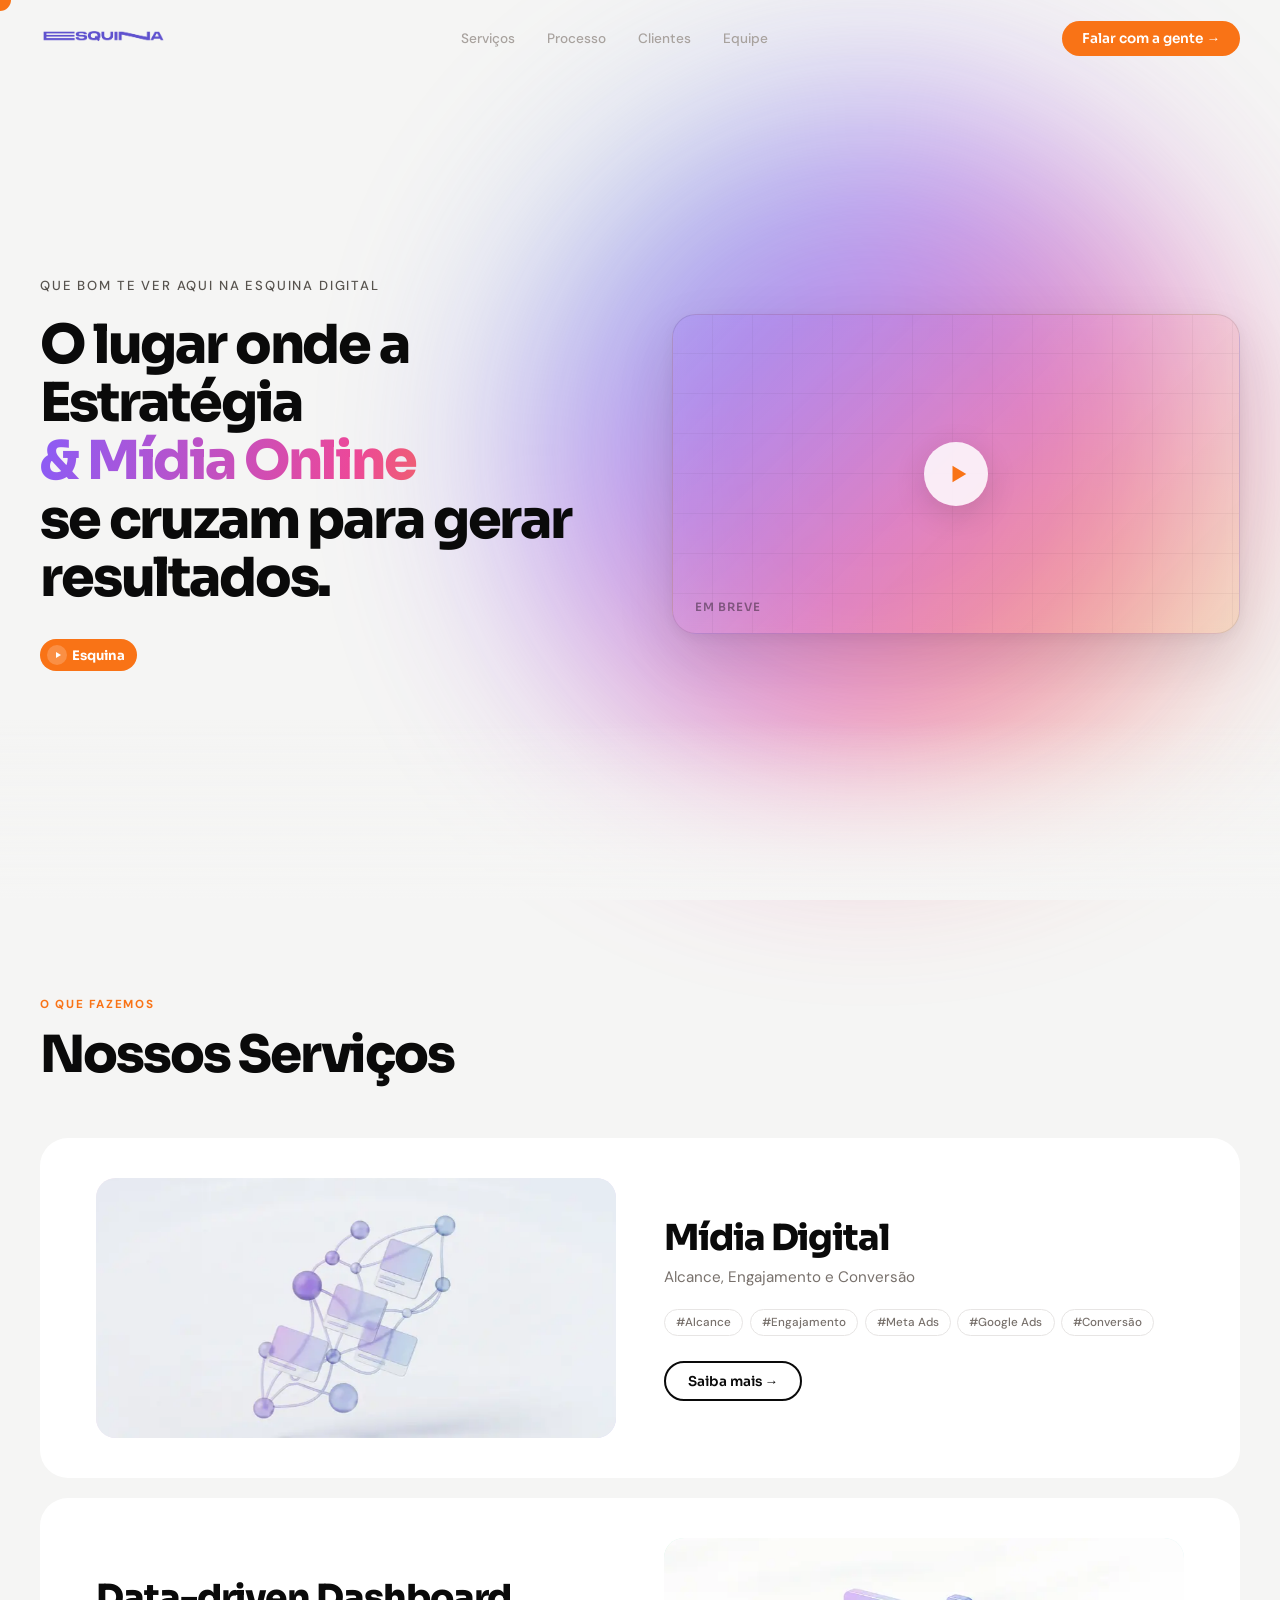
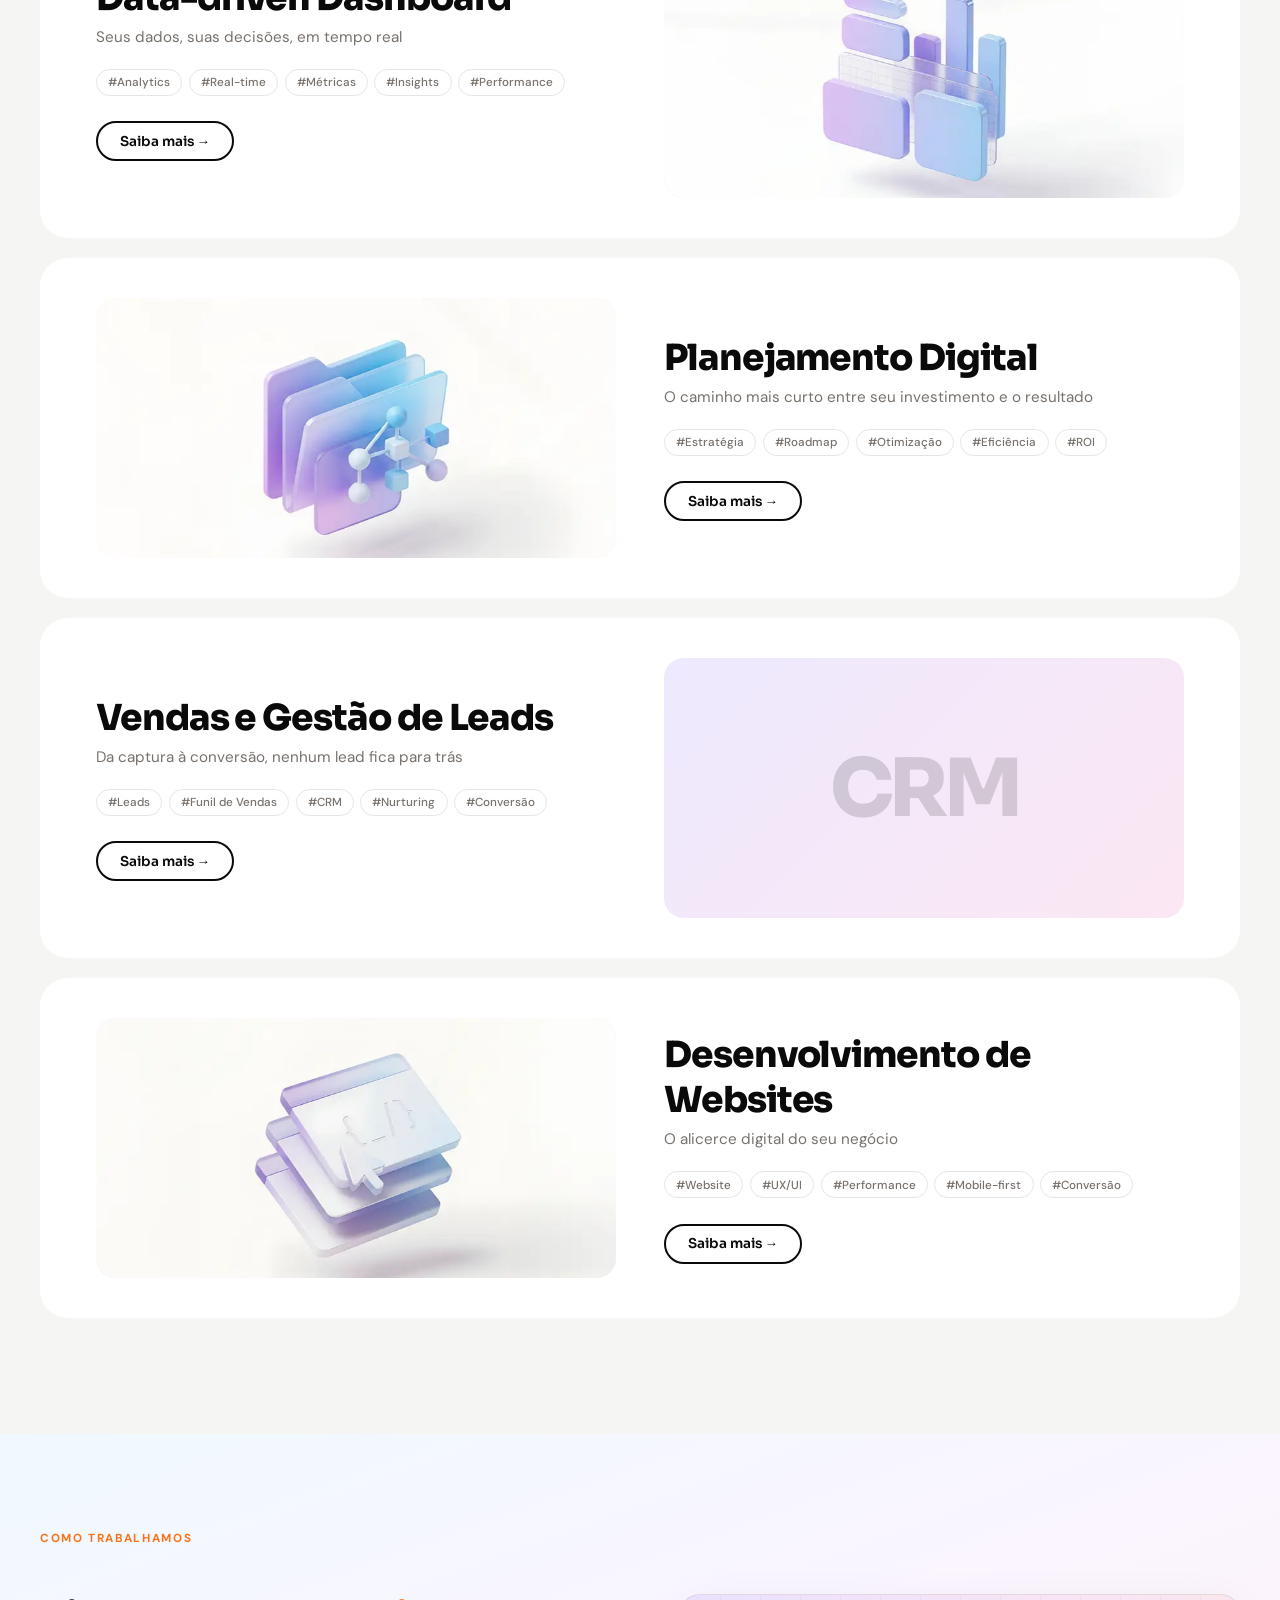
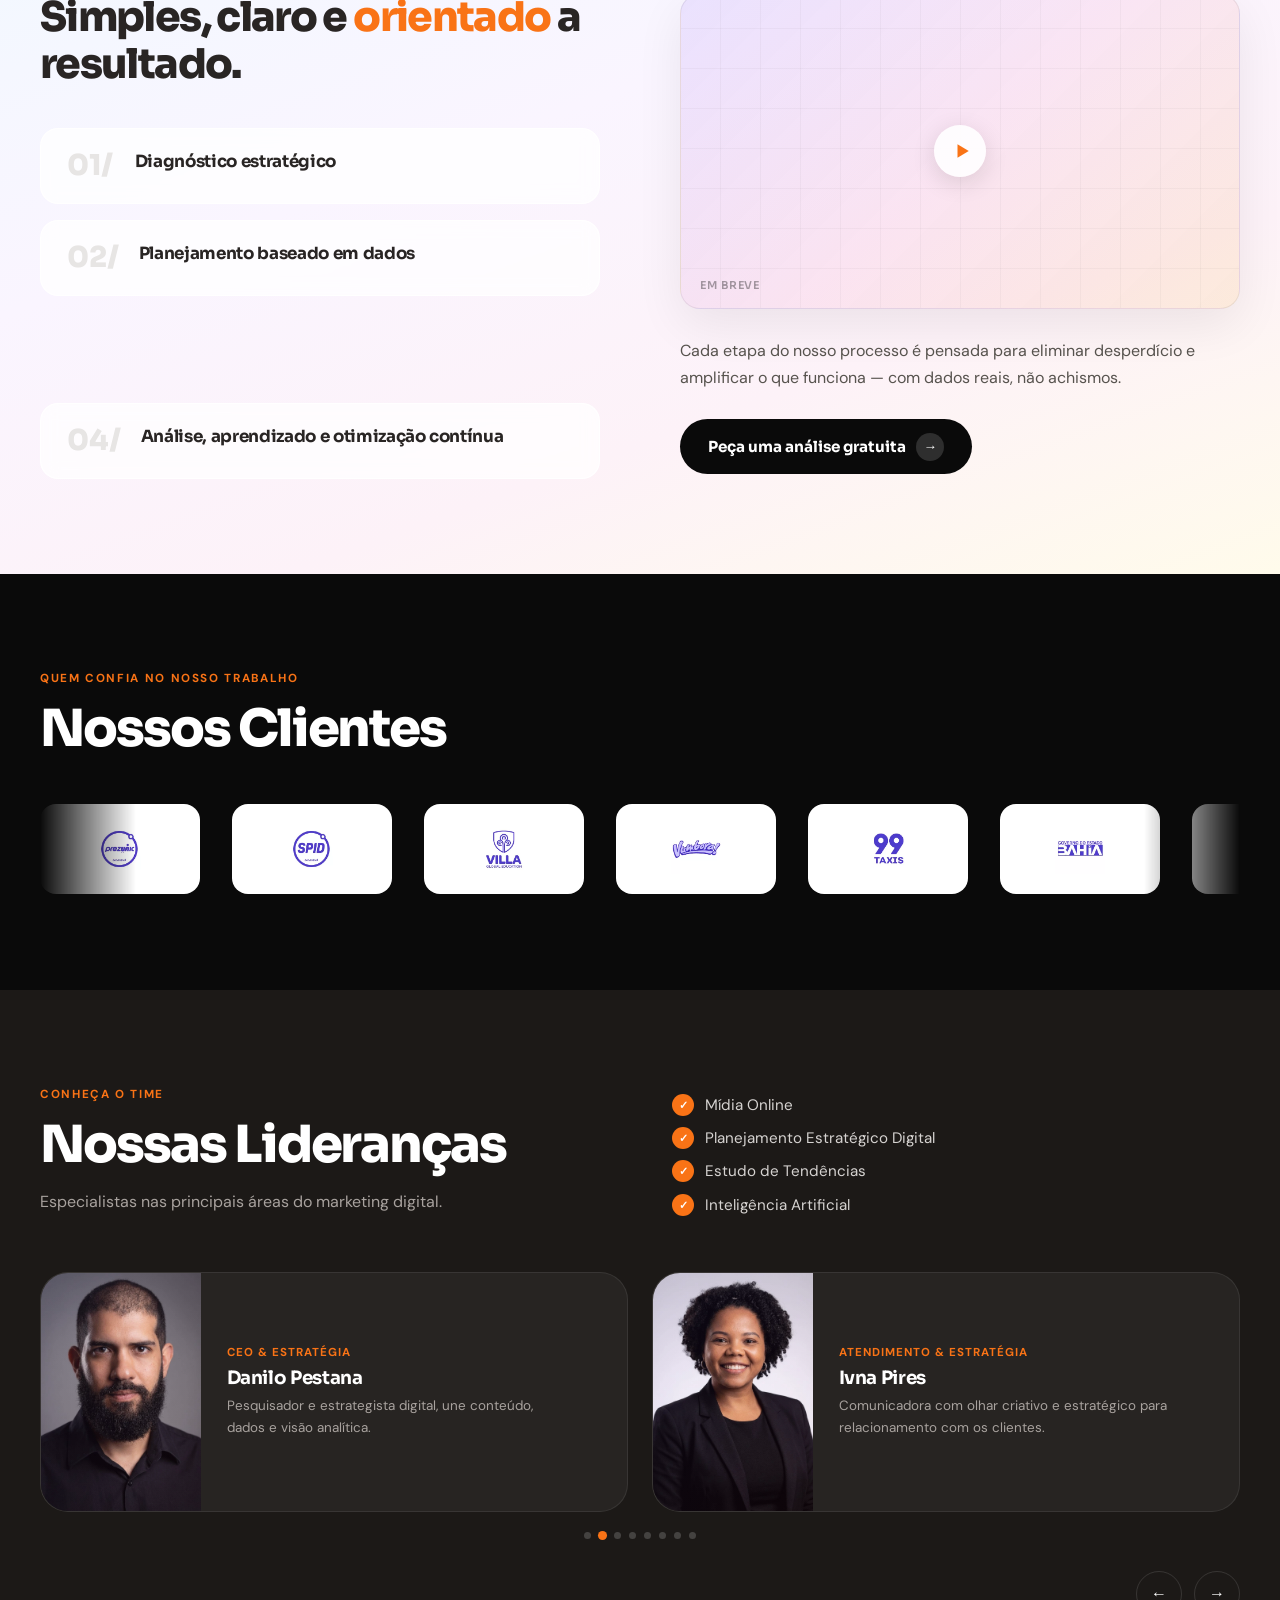
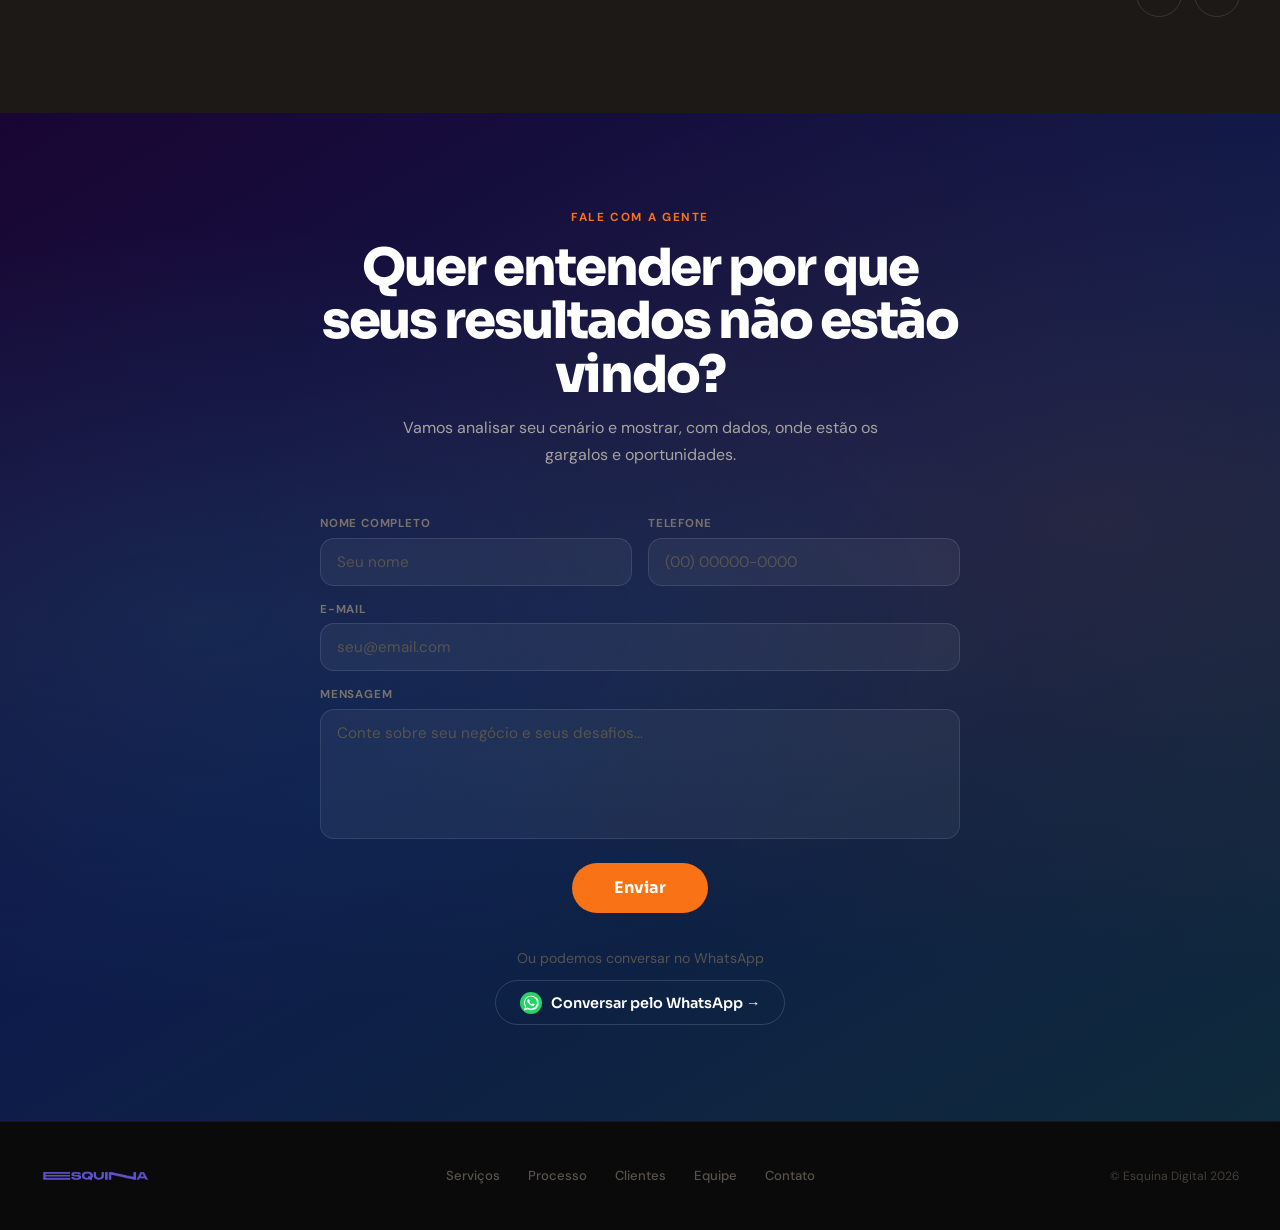
==== commit 23fc6033: "feat: atualiza site Esquina Digital com assets, conteúdo e animações - Substitui logo base64 por ass" ====
--- a/ANTIGRVAITY/index.html
+++ b/ANTIGRVAITY/index.html
@@ -14,7 +14,7 @@
 <div class="cursor" id="cursor"></div>
 
 <header id="header">
-  <div class="logo"><a href="#"><img src="[data-uri]" alt="Esquina Digital" class="logo-img"></a></div>
+  <div class="logo"><a href="#"><img src="assets/logo.webp" alt="Esquina Digital" class="logo-img"></a></div>
   <nav>
     <a href="#services">Serviços</a>
     <a href="#process">Processo</a>
@@ -71,7 +71,11 @@
       <div class="service-tags"><span class="tag">#Alcance</span><span class="tag">#Engajamento</span><span class="tag">#Meta Ads</span><span class="tag">#Google Ads</span><span class="tag">#Conversão</span></div>
       <a href="#contact" class="btn-outline">Saiba mais →</a>
     </div>
-    <div class="service-visual v1"><span class="service-visual-icon">MÍD</span></div>
+    <div class="service-visual v1 has-img">
+      <div class="svc-img-wrap" data-parallax>
+        <img src="assets/midia.webp" alt="Mídia Digital" class="svc-img" loading="lazy">
+      </div>
+    </div>
   </div>
   <div class="service-card">
     <div class="service-content">
@@ -80,7 +84,11 @@
       <div class="service-tags"><span class="tag">#Analytics</span><span class="tag">#Real-time</span><span class="tag">#Métricas</span><span class="tag">#Insights</span><span class="tag">#Performance</span></div>
       <a href="#contact" class="btn-outline">Saiba mais →</a>
     </div>
-    <div class="service-visual v2"><span class="service-visual-icon">DATA</span></div>
+    <div class="service-visual v2 has-img">
+      <div class="svc-img-wrap" data-parallax>
+        <img src="assets/dashboard.webp" alt="Data-driven Dashboard" class="svc-img" loading="lazy">
+      </div>
+    </div>
   </div>
   <div class="service-card">
     <div class="service-content">
@@ -89,7 +97,11 @@
       <div class="service-tags"><span class="tag">#Estratégia</span><span class="tag">#Roadmap</span><span class="tag">#Otimização</span><span class="tag">#Eficiência</span><span class="tag">#ROI</span></div>
       <a href="#contact" class="btn-outline">Saiba mais →</a>
     </div>
-    <div class="service-visual v3"><span class="service-visual-icon">PLAN</span></div>
+    <div class="service-visual v3 has-img">
+      <div class="svc-img-wrap" data-parallax>
+        <img src="assets/planejamento.webp" alt="Planejamento Digital" class="svc-img" loading="lazy">
+      </div>
+    </div>
   </div>
   <div class="service-card">
     <div class="service-content">
@@ -107,7 +119,11 @@
       <div class="service-tags"><span class="tag">#Website</span><span class="tag">#UX/UI</span><span class="tag">#Performance</span><span class="tag">#Mobile-first</span><span class="tag">#Conversão</span></div>
       <a href="#contact" class="btn-outline">Saiba mais →</a>
     </div>
-    <div class="service-visual v5"><span class="service-visual-icon">WEB</span></div>
+    <div class="service-visual v5 has-img">
+      <div class="svc-img-wrap" data-parallax>
+        <img src="assets/site.webp" alt="Desenvolvimento de Websites" class="svc-img" loading="lazy">
+      </div>
+    </div>
   </div>
 </section>
 
@@ -145,33 +161,33 @@
   <h2 class="section-title reveal">Nossos Clientes</h2>
   <div class="carousel-track-wrap">
     <div class="carousel-track">
-      <div class="client-logo"><img src="https://esquina.online/wp-content/uploads/2026/01/prezunic.jpg" alt="Prezunic"></div>
-      <div class="client-logo"><img src="https://esquina.online/wp-content/uploads/2026/01/spd.jpg" alt="SPD"></div>
-      <div class="client-logo"><img src="https://esquina.online/wp-content/uploads/2026/01/villa.jpg" alt="Villa"></div>
-      <div class="client-logo"><img src="https://esquina.online/wp-content/uploads/2026/01/vumbora.jpg" alt="Vumbora"></div>
-      <div class="client-logo"><img src="https://esquina.online/wp-content/uploads/2026/01/99.jpg" alt="99"></div>
-      <div class="client-logo"><img src="https://esquina.online/wp-content/uploads/2026/01/bahia.jpg" alt="Bahia"></div>
-      <div class="client-logo"><img src="https://esquina.online/wp-content/uploads/2026/01/bambai.jpg" alt="Bambai"></div>
-      <div class="client-logo"><img src="https://esquina.online/wp-content/uploads/2026/01/barbosa.jpg" alt="Barbosa"></div>
-      <div class="client-logo"><img src="https://esquina.online/wp-content/uploads/2026/01/bequant.jpg" alt="Bequant"></div>
-      <div class="client-logo"><img src="https://esquina.online/wp-content/uploads/2026/01/braskem.jpg" alt="Braskem"></div>
-      <div class="client-logo"><img src="https://esquina.online/wp-content/uploads/2026/01/fied.jpg" alt="Fied"></div>
-      <div class="client-logo"><img src="https://esquina.online/wp-content/uploads/2026/01/ifood.jpg" alt="iFood"></div>
-      <div class="client-logo"><img src="https://esquina.online/wp-content/uploads/2026/01/olx.jpg" alt="OLX"></div>
+      <div class="client-logo"><img src="assets/prezunic.webp" alt="Prezunic"></div>
+      <div class="client-logo"><img src="assets/spd.webp" alt="SPD"></div>
+      <div class="client-logo"><img src="assets/villa.webp" alt="Villa"></div>
+      <div class="client-logo"><img src="assets/vumbora.webp" alt="Vumbora"></div>
+      <div class="client-logo"><img src="assets/99.webp" alt="99"></div>
+      <div class="client-logo"><img src="assets/bahia.webp" alt="Bahia"></div>
+      <div class="client-logo"><img src="assets/bambai.webp" alt="Bambai"></div>
+      <div class="client-logo"><img src="assets/barbosa.webp" alt="Barbosa"></div>
+      <div class="client-logo"><img src="assets/bequant.webp" alt="Bequant"></div>
+      <div class="client-logo"><img src="assets/braskem.webp" alt="Braskem"></div>
+      <div class="client-logo"><img src="assets/fied.webp" alt="Fied"></div>
+      <div class="client-logo"><img src="assets/ifood.webp" alt="iFood"></div>
+      <div class="client-logo"><img src="assets/olx.webp" alt="OLX"></div>
       <!-- duplicate set for seamless loop -->
-      <div class="client-logo"><img src="https://esquina.online/wp-content/uploads/2026/01/prezunic.jpg" alt="Prezunic"></div>
-      <div class="client-logo"><img src="https://esquina.online/wp-content/uploads/2026/01/spd.jpg" alt="SPD"></div>
-      <div class="client-logo"><img src="https://esquina.online/wp-content/uploads/2026/01/villa.jpg" alt="Villa"></div>
-      <div class="client-logo"><img src="https://esquina.online/wp-content/uploads/2026/01/vumbora.jpg" alt="Vumbora"></div>
-      <div class="client-logo"><img src="https://esquina.online/wp-content/uploads/2026/01/99.jpg" alt="99"></div>
-      <div class="client-logo"><img src="https://esquina.online/wp-content/uploads/2026/01/bahia.jpg" alt="Bahia"></div>
-      <div class="client-logo"><img src="https://esquina.online/wp-content/uploads/2026/01/bambai.jpg" alt="Bambai"></div>
-      <div class="client-logo"><img src="https://esquina.online/wp-content/uploads/2026/01/barbosa.jpg" alt="Barbosa"></div>
-      <div class="client-logo"><img src="https://esquina.online/wp-content/uploads/2026/01/bequant.jpg" alt="Bequant"></div>
-      <div class="client-logo"><img src="https://esquina.online/wp-content/uploads/2026/01/braskem.jpg" alt="Braskem"></div>
-      <div class="client-logo"><img src="https://esquina.online/wp-content/uploads/2026/01/fied.jpg" alt="Fied"></div>
-      <div class="client-logo"><img src="https://esquina.online/wp-content/uploads/2026/01/ifood.jpg" alt="iFood"></div>
-      <div class="client-logo"><img src="https://esquina.online/wp-content/uploads/2026/01/olx.jpg" alt="OLX"></div>
+      <div class="client-logo"><img src="assets/prezunic.webp" alt="Prezunic"></div>
+      <div class="client-logo"><img src="assets/spd.webp" alt="SPD"></div>
+      <div class="client-logo"><img src="assets/villa.webp" alt="Villa"></div>
+      <div class="client-logo"><img src="assets/vumbora.webp" alt="Vumbora"></div>
+      <div class="client-logo"><img src="assets/99.webp" alt="99"></div>
+      <div class="client-logo"><img src="assets/bahia.webp" alt="Bahia"></div>
+      <div class="client-logo"><img src="assets/bambai.webp" alt="Bambai"></div>
+      <div class="client-logo"><img src="assets/barbosa.webp" alt="Barbosa"></div>
+      <div class="client-logo"><img src="assets/bequant.webp" alt="Bequant"></div>
+      <div class="client-logo"><img src="assets/braskem.webp" alt="Braskem"></div>
+      <div class="client-logo"><img src="assets/fied.webp" alt="Fied"></div>
+      <div class="client-logo"><img src="assets/ifood.webp" alt="iFood"></div>
+      <div class="client-logo"><img src="assets/olx.webp" alt="OLX"></div>
     </div>
   </div>
 </section>
@@ -238,7 +254,7 @@
         <div class="leader-info">
           <span class="leader-role">Produção Criativa &amp; IA</span>
           <h3 class="leader-name">Kevin Lino</h3>
-          <p class="leader-bio">Especialista em criação de arte e produção com inteligência artificial, transformando ideias em conteúdo visual.</p>
+          <p class="leader-bio">Especialista em criação de arte e produção com inteligência artificial.</p>
         </div>
       </div>
       <div class="leader-card">
@@ -246,14 +262,14 @@
         <div class="leader-info">
           <span class="leader-role">Gestão de Projetos &amp; Estratégia</span>
           <h3 class="leader-name">Julia Spadari</h3>
-          <p class="leader-bio">Gerenciadora de projetos e estrategista focada em organização, planejamento e otimização de resultados.</p>
-        </div>
-      </div>
-      <div class="leader-card">
-        <div class="leader-photo"><img src="assets/leader-photo.png" alt="Cláudio Sparks" loading="lazy"></div>
+          <p class="leader-bio">Gerenciadora de projetos e estrategista focada em organização.</p>
+        </div>
+      </div>
+      <div class="leader-card">
+        <div class="leader-photo"><img src="assets/claudio.webp" alt="CláudIO" loading="lazy"></div>
         <div class="leader-info">
           <span class="leader-role">Agente IA</span>
-          <h3 class="leader-name">Cláudio Sparks</h3>
+          <h3 class="leader-name">CláudIO</h3>
           <p class="leader-bio">Analista incansável, especializado em dados, automação e otimização de estratégias.</p>
         </div>
       </div>
@@ -297,7 +313,7 @@
 <!-- 7. FOOTER -->
 </main>
     <footer>
-  <img src="[data-uri]" alt="Esquina Digital" class="footer-logo-img">
+  <img src="assets/logo.webp" alt="Esquina Digital" class="footer-logo-img">
   <nav class="footer-links">
     <a href="#services">Serviços</a>
     <a href="#process">Processo</a>
--- a/ANTIGRVAITY/style.css
+++ b/ANTIGRVAITY/style.css
@@ -182,6 +182,30 @@
 .service-visual.v5 { background: linear-gradient(135deg,#e0f2fe,#d1fae5); }
 .service-visual-icon { font-size: 5rem; opacity: .14; font-family: var(--fd); font-weight: 900; letter-spacing: -.06em; user-select: none; }
 
+/* SERVICE VISUAL — imagem com parallax */
+.service-visual.has-img {
+  padding: 0;
+  position: relative;
+  overflow: hidden;
+}
+.svc-img-wrap {
+  /* ocupa 130% da altura do container: 15% extra em cima e embaixo p/ o parallax */
+  position: absolute;
+  left: 0; right: 0;
+  top: -15%;
+  height: 130%;
+  will-change: transform;
+}
+.svc-img {
+  width: 100%;
+  height: 100%;
+  object-fit: cover;
+  object-position: center center;
+  display: block;
+  pointer-events: none;
+  user-select: none;
+}
+
 /* PROCESS */
 #process { background: linear-gradient(160deg,#f0f9ff 0%,#faf5ff 40%,#fdf2f8 70%,#fffbeb 100%); color: var(--black); }
 #process .section-title { color: var(--black); }
